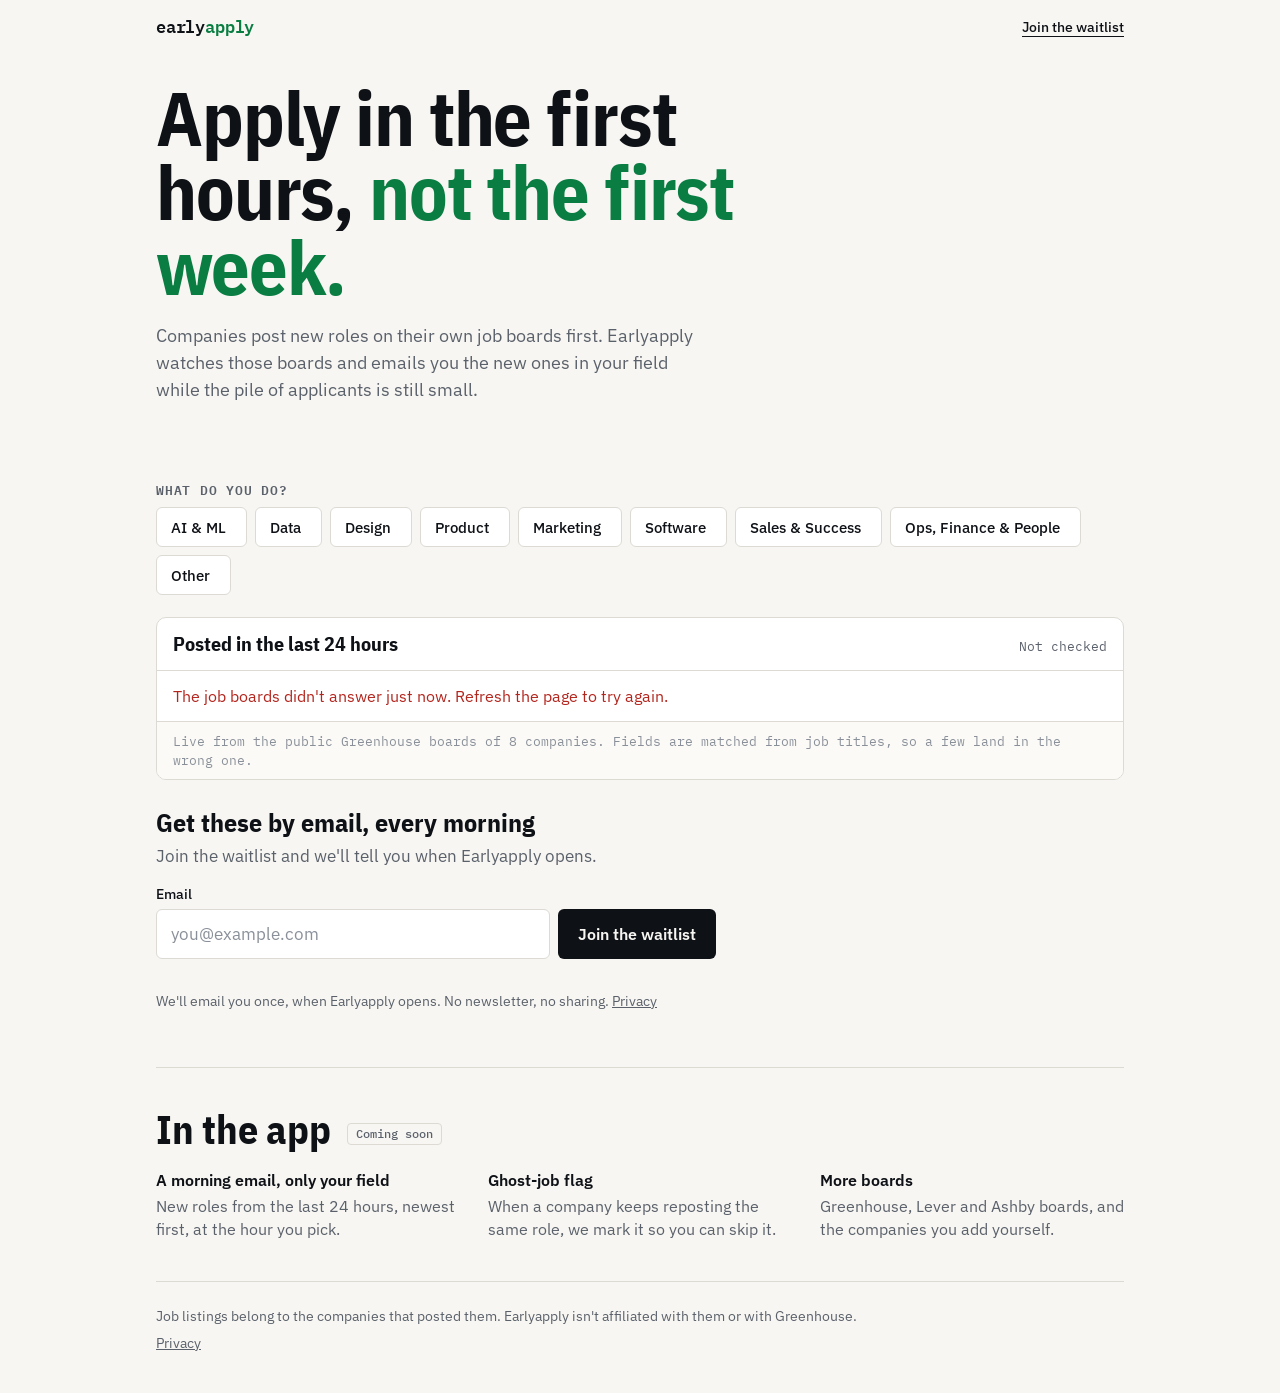
==== earlyapply/index.html @ 36fe48c6 "Add the three waitlist pages Telve, Hypewall and Earlyapply each get their own page with one email f" ====
<!doctype html>
<html lang="en">
<head>
<meta charset="utf-8">
<meta name="viewport" content="width=device-width, initial-scale=1">
<title>Earlyapply · new jobs, in the first hours</title>
<meta name="description" content="Earlyapply watches company job boards and emails you new roles in your field within hours of posting. See what went live in the last 24 hours.">
<meta property="og:title" content="Earlyapply · apply in the first hours, not the first week">
<meta property="og:description" content="New roles straight from company job boards, within hours of posting. Join the waitlist.">
<meta property="og:type" content="website">
<meta name="theme-color" content="#f7f6f2">
<link rel="icon" href="data:image/svg+xml,%3Csvg xmlns='http://www.w3.org/2000/svg' viewBox='0 0 40 40'%3E%3Crect width='40' height='40' rx='9' fill='%230e1116'/%3E%3Ccircle cx='20' cy='21' r='10' fill='none' stroke='%23f7f6f2' stroke-width='2.6'/%3E%3Cpath d='M20 15v6l4 3' fill='none' stroke='%2334c27a' stroke-width='2.6' stroke-linecap='round'/%3E%3C/svg%3E">
<link rel="preconnect" href="https://fonts.googleapis.com">
<link rel="preconnect" href="https://fonts.gstatic.com" crossorigin>
<link href="https://fonts.googleapis.com/css2?family=IBM+Plex+Mono:wght@400;500;600&family=IBM+Plex+Sans+Condensed:wght@600;700&family=IBM+Plex+Sans:wght@400;500;600&display=swap" rel="stylesheet">
<style>
:root{
  --bg:#f7f6f2;--paper:#fff;--ink:#0e1116;--muted:#5b616b;--faint:#8a9099;--line:#dcdad3;
  --fresh:#0a7d43;--fresh-bg:#e3f3ea;--warm:#9a5b00;--error:#b3261e;
  --sans:"IBM Plex Sans",system-ui,sans-serif;--cond:"IBM Plex Sans Condensed","IBM Plex Sans",sans-serif;--mono:"IBM Plex Mono",ui-monospace,monospace;
}
*{box-sizing:border-box;margin:0;padding:0}
button,input{font:inherit;color:inherit}
button{background:none;border:0;cursor:pointer}
ul{list-style:none}
a{color:inherit}
body{background:var(--bg);color:var(--ink);font:400 17px/1.5 var(--sans);-webkit-font-smoothing:antialiased}
:focus-visible{outline:2px solid var(--ink);outline-offset:3px}
.wrap{max-width:1000px;margin:0 auto;padding:0 16px}

header.top{display:flex;align-items:center;justify-content:space-between;padding:18px 0}
.mark{font:600 17px/1 var(--mono);letter-spacing:-.01em;text-decoration:none}
.mark i{font-style:normal;color:var(--fresh)}
.top a.jump{font:500 14px/1 var(--sans);text-decoration:underline;text-underline-offset:4px}

.hero{padding:28px 0 8px}
h1{font:700 clamp(40px,8vw,76px)/.98 var(--cond);letter-spacing:-.015em;max-width:15ch}
h1 span{color:var(--fresh)}
.lede{margin-top:18px;max-width:50ch;font-size:18px;color:var(--muted)}
.tally{margin-top:22px;font:500 15px/1.4 var(--mono);color:var(--ink);min-height:1.4em}
.tally b{font-weight:600;color:var(--fresh)}

/* ---------- the form wraps the live board: the role question is also its filter ---------- */
.join{margin-top:30px;padding-bottom:56px}
fieldset{border:0}
legend{font:600 13px/1 var(--mono);letter-spacing:.06em;text-transform:uppercase;color:var(--muted);margin-bottom:10px}
.chips{display:flex;flex-wrap:wrap;gap:8px}
.chip{position:relative}
.chip input{position:absolute;opacity:0;pointer-events:none}
.chip span{display:inline-flex;align-items:center;gap:6px;height:40px;padding:0 14px;border:1.5px solid var(--line);border-radius:6px;background:var(--paper);font:500 15px/1 var(--sans);cursor:pointer}
.chip span small{font:500 12px/1 var(--mono);color:var(--faint)}
.chip input:checked + span{background:var(--ink);border-color:var(--ink);color:var(--bg)}
.chip input:checked + span small{color:#b9c0c9}
.chip input:focus-visible + span{outline:2px solid var(--ink);outline-offset:3px}
.other{display:none;margin-top:10px;max-width:420px}
.join:has(#r-other:checked) .other{display:block}
.other label{display:block;font:500 14px/1.3 var(--sans);margin-bottom:6px}

.board{margin-top:22px;background:var(--paper);border:1px solid var(--line);border-radius:10px;overflow:hidden}
.board-h{display:flex;justify-content:space-between;align-items:baseline;gap:12px;flex-wrap:wrap;padding:14px 16px;border-bottom:1px solid var(--line)}
.board-h h2{font:700 20px/1.2 var(--cond)}
.board-h p{font:400 13px/1.3 var(--mono);color:var(--muted)}
.jobs li{display:grid;grid-template-columns:64px minmax(0,1fr);gap:4px 12px;padding:13px 16px;border-bottom:1px solid var(--line);align-items:start}
.jobs li:last-child{border-bottom:0}
.age{grid-row:span 2;font:600 22px/1.1 var(--mono);letter-spacing:-.02em;color:var(--warm)}
.age.new{color:var(--fresh)}
.age small{display:block;font:400 11px/1.3 var(--mono);letter-spacing:0;color:var(--faint)}
.jobs a{font:600 16.5px/1.3 var(--sans);text-decoration:none}
.jobs a:hover{text-decoration:underline;text-underline-offset:3px}
.jobs a::after{content:" ↗";color:var(--faint);font-weight:400}
.where{font:400 14px/1.35 var(--sans);color:var(--muted)}
.where b{font-weight:500;color:var(--ink)}
.msg{padding:22px 16px;color:var(--muted);font-size:16px}
.msg.err{color:var(--error)}
.skel li{height:68px}
.skel li::before{content:"";display:block;grid-column:1/-1;height:14px;width:60%;margin-top:12px;border-radius:4px;background:linear-gradient(90deg,#eeece6,#f6f5f1,#eeece6);background-size:200% 100%;animation:sh 1.2s linear infinite}
@keyframes sh{to{background-position:-200% 0}}
@media (prefers-reduced-motion:reduce){.skel li::before{animation:none}}
.more-row{padding:12px 16px;border-top:1px solid var(--line)}
.more-row button{font:500 14px/1 var(--mono);text-decoration:underline;text-underline-offset:4px;padding:6px 0}
.board-f{padding:10px 16px;border-top:1px solid var(--line);font:400 12.5px/1.45 var(--mono);color:var(--faint);background:#fbfaf7}

.email{margin-top:28px;max-width:560px}
.email h2{font:700 26px/1.15 var(--cond)}
.email > p{margin-top:6px;color:var(--muted)}
.email label{display:block;font:500 14px/1.3 var(--sans);margin:16px 0 6px}
.row{display:flex;gap:8px;flex-wrap:wrap}
input[type=email],input[type=text]{flex:1 1 220px;width:100%;min-width:0;height:50px;padding:0 14px;background:var(--paper);border:1.5px solid var(--line);border-radius:6px;font-size:17px}
input::placeholder{color:var(--faint)}
.go{flex:0 0 auto;height:50px;padding:0 20px;background:var(--ink);color:var(--bg);border-radius:6px;font:600 16px/1 var(--sans)}
.go:disabled{opacity:.6;cursor:progress}
[data-status]{font:500 14px/1.4 var(--sans);margin-top:10px;min-height:1.4em;color:var(--muted)}
[data-status][data-kind=error]{color:var(--error)}
.fine{font-size:13.5px;color:var(--muted);margin-top:2px}
.done{display:none;margin-top:28px;padding-top:18px;border-top:1px solid var(--line)}
.done h2{font:700 30px/1.1 var(--cond)}
.done p{color:var(--muted);margin-top:6px}
.join[data-state=done] .fields{display:none}
.join[data-state=done] .done{display:block}

section.coming{border-top:1px solid var(--line);padding:40px 0}
section.coming h2{font:700 clamp(28px,5vw,40px)/1.05 var(--cond)}
.pill{display:inline-block;vertical-align:middle;margin-left:8px;padding:4px 8px;border:1px solid var(--line);border-radius:4px;font:500 12px/1 var(--mono);color:var(--muted)}
.feats{margin-top:20px;display:grid;gap:18px}
@media (min-width:720px){.feats{grid-template-columns:repeat(3,1fr);gap:28px}}
.feats b{display:block;font:600 16px/1.3 var(--sans)}
.feats p{margin-top:4px;color:var(--muted);font-size:15.5px}
footer{border-top:1px solid var(--line);padding:24px 0 40px;font-size:13.5px;color:var(--muted)}
footer p + p{margin-top:6px}
</style>
</head>
<body>
<div class="wrap">
  <header class="top">
    <a class="mark" href="./">early<i>apply</i></a>
    <a class="jump" href="#email">Join the waitlist</a>
  </header>

  <main>
    <section class="hero">
      <h1>Apply in the first hours, <span>not the first week.</span></h1>
      <p class="lede">Companies post new roles on their own job boards first. Earlyapply watches those boards and emails you the new ones in your field while the pile of applicants is still small.</p>
      <p class="tally" id="tally" aria-live="polite"></p>
    </section>

    <form class="join" id="join" data-waitlist="earlyapply" data-needs-answer="Pick your field first, so we know which roles to send.">
      <fieldset>
        <legend>What do you do?</legend>
        <div class="chips" id="chips"></div>
        <div class="other">
          <label for="other">What role are you after?</label>
          <input type="text" id="other" name="other" maxlength="80" autocomplete="off" placeholder="e.g. Technical writer">
        </div>
      </fieldset>

      <div class="board" aria-labelledby="board-title">
        <div class="board-h">
          <h2 id="board-title">Posted in the last 24 hours</h2>
          <p id="checked">Checking company boards…</p>
        </div>
        <ul class="jobs skel" id="jobs" aria-busy="true"><li></li><li></li><li></li><li></li></ul>
        <div class="more-row" id="moreRow" hidden><button type="button" id="moreBtn"></button></div>
        <p class="board-f">Live from the public Greenhouse boards of <span id="cos"></span>. Fields are matched from job titles, so a few land in the wrong one.</p>
      </div>

      <div class="email fields" id="email-block">
        <h2>Get these by email, every morning</h2>
        <p>Join the waitlist and we'll tell you when Earlyapply opens.</p>
        <label for="email">Email</label>
        <div class="row">
          <input type="email" id="email" name="email" required autocomplete="email" placeholder="you@example.com">
          <button class="go" type="submit">Join the waitlist</button>
        </div>
        <p data-status role="status" aria-live="polite"></p>
        <p class="fine">We'll email you once, when Earlyapply opens. No newsletter, no sharing. <a href="../privacy.html">Privacy</a></p>
      </div>
      <div class="done" data-done tabindex="-1">
        <h2>You're on the list.</h2>
        <p>We'll write once, when Earlyapply opens. The board above stays live in the meantime.</p>
      </div>
    </form>

    <section class="coming">
      <h2>In the app <span class="pill">Coming soon</span></h2>
      <div class="feats">
        <div><b>A morning email, only your field</b><p>New roles from the last 24 hours, newest first, at the hour you pick.</p></div>
        <div><b>Ghost-job flag</b><p>When a company keeps reposting the same role, we mark it so you can skip it.</p></div>
        <div><b>More boards</b><p>Greenhouse, Lever and Ashby boards, and the companies you add yourself.</p></div>
      </div>
    </section>
  </main>

  <footer>
    <p>Job listings belong to the companies that posted them. Earlyapply isn't affiliated with them or with Greenhouse.</p>
    <p><a href="../privacy.html">Privacy</a></p>
  </footer>
</div>

<script src="../config.js"></script>
<script src="../waitlist.js"></script>
<script>
(() => {
  const $ = id => document.getElementById(id);
  // Public Greenhouse boards: small replies (~40 KB each) and open to browser requests.
  const BOARDS = ['anthropic', 'stripe', 'databricks', 'cloudflare', 'figma', 'airbnb', 'dropbox', 'robinhood'];
  const FIELDS = [
    ['ai-ml', 'AI & ML', /\b(machine learning|ml|ai|llm|research (scientist|engineer)|applied scientist|inference|computer vision|nlp|deep learning)\b/i],
    ['data', 'Data', /\b(data|analytics|analyst|business intelligence)\b/i],
    ['design', 'Design', /\b(design|designer|ux|ui|creative)\b/i],
    ['product', 'Product', /\b(product (manager|lead|owner|director|management)|head of product|pm)\b/i],
    ['marketing', 'Marketing', /\b(marketing|growth|brand|content|communications|seo|social media|demand gen)\b/i],
    ['software', 'Software', /\b(engineer|engineering|developer|software|sre|devops|infrastructure|frontend|backend|full[- ]stack|mobile|ios|android)\b/i],
    ['sales', 'Sales & Success', /\b(sales|account (executive|manager)|customer|solutions|partners?(hips?)?|business development|support)\b/i],
    ['ops', 'Ops, Finance & People', /\b(operations|finance|financial|legal|counsel|recruit(er|ing)?|sourc(er|ing)|talent|people|hr|accounting|tax|payroll|compliance|risk)\b/i],
  ];
  const fieldOf = t => (FIELDS.find(f => f[2].test(t)) || ['other'])[0];
  const esc = s => String(s).replace(/[&<>"']/g, c => ({ '&': '&amp;', '<': '&lt;', '>': '&gt;', '"': '&quot;', "'": '&#39;' }[c]));
  const SHOW = 8;
  let jobs = [], field = null, expanded = false;

  $('chips').innerHTML = FIELDS.map(f => [f[0], f[1]]).concat([['other', 'Other']]).map(([v, l]) =>
    `<label class="chip"><input type="radio" name="answer" value="${v}" id="r-${v}"><span>${l} <small data-n="${v}"></small></span></label>`).join('');

  function ago(h) {
    if (h < 1) return [Math.max(1, Math.round(h * 60)) + 'm', 'ago'];
    return [Math.floor(h) + 'h', 'ago'];
  }
  function render() {
    const list = field ? jobs.filter(j => j.field === field) : jobs;
    const shown = expanded ? list : list.slice(0, SHOW);
    const ul = $('jobs');
    ul.classList.remove('skel'); ul.removeAttribute('aria-busy');
    const label = field ? FIELDS.concat([['other', 'Other']]).find(f => f[0] === field)[1] : '';
    if (!list.length) {
      ul.innerHTML = `<li class="msg" style="display:block">${field ? `Nothing in ${esc(label)} from these ${BOARDS.length} boards in the last 24 hours. Pick another field, or check back tomorrow.` : 'No new roles on these boards in the last 24 hours.'}</li>`;
    } else {
      ul.innerHTML = shown.map(j => {
        const [n, u] = ago(j.hours);
        return `<li><span class="age${j.hours < 6 ? ' new' : ''}" title="${esc(j.when)}">${n}<small>${u}</small></span>
          <a href="${esc(j.url)}" target="_blank" rel="noopener">${esc(j.title)}</a>
          <span class="where"><b>${esc(j.company)}</b>${j.location ? ' · ' + esc(j.location) : ''}</span></li>`;
      }).join('');
    }
    const rest = list.length - shown.length;
    $('moreRow').hidden = !(rest > 0 || expanded && list.length > SHOW);
    $('moreBtn').textContent = expanded ? 'Show fewer' : `Show all ${list.length}`;
  }
  $('moreBtn').onclick = () => { expanded = !expanded; render(); };
  $('chips').addEventListener('change', e => { field = e.target.value; expanded = false; render(); });

  const now = Date.now();
  const load = b => {
    const ctl = new AbortController(); setTimeout(() => ctl.abort(), 12000);
    return fetch(`https://boards-api.greenhouse.io/v1/boards/${b}/jobs`, { signal: ctl.signal })
      .then(r => { if (!r.ok) throw new Error(r.status); return r.json(); })
      .then(d => (d.jobs || []).map(j => {
        const t = Date.parse(j.first_published);
        return { title: j.title, company: j.company_name || b, location: j.location && j.location.name !== 'N/A' ? j.location.name : '', url: j.absolute_url,
                 hours: (now - t) / 36e5, when: new Date(t).toLocaleString(), field: fieldOf(j.title || '') };
      }).filter(j => j.hours >= 0 && j.hours < 24 && /^https:\/\//.test(j.url || '')));
  };
  Promise.allSettled(BOARDS.map(load)).then(rs => {
    const ok = rs.filter(r => r.status === 'fulfilled');
    const names = [];
    jobs = ok.flatMap(r => r.value).sort((a, b) => a.hours - b.hours);
    jobs.forEach(j => { if (!names.includes(j.company)) names.push(j.company); });
    $('cos').textContent = names.length ? names.join(', ') : BOARDS.length + ' companies';
    const time = new Date().toLocaleTimeString([], { hour: '2-digit', minute: '2-digit' });
    if (!ok.length) {
      $('checked').textContent = 'Not checked';
      const ul = $('jobs'); ul.classList.remove('skel'); ul.removeAttribute('aria-busy');
      ul.innerHTML = '<li class="msg err" style="display:block">The job boards didn\'t answer just now. Refresh the page to try again.</li>';
      return;
    }
    const missed = BOARDS.length - ok.length;
    $('checked').textContent = `Checked ${time} your time` + (missed ? ` · ${missed} board${missed > 1 ? 's' : ''} didn't answer` : '');
    $('tally').innerHTML = `<b>${jobs.length}</b> new roles went live on ${ok.length} company boards in the last 24 hours.`;
    FIELDS.concat([['other']]).forEach(([v]) => { const el = document.querySelector(`[data-n="${v}"]`); if (el) el.textContent = jobs.filter(j => j.field === v).length; });
    render();
  });
})();
</script>
</body>
</html>
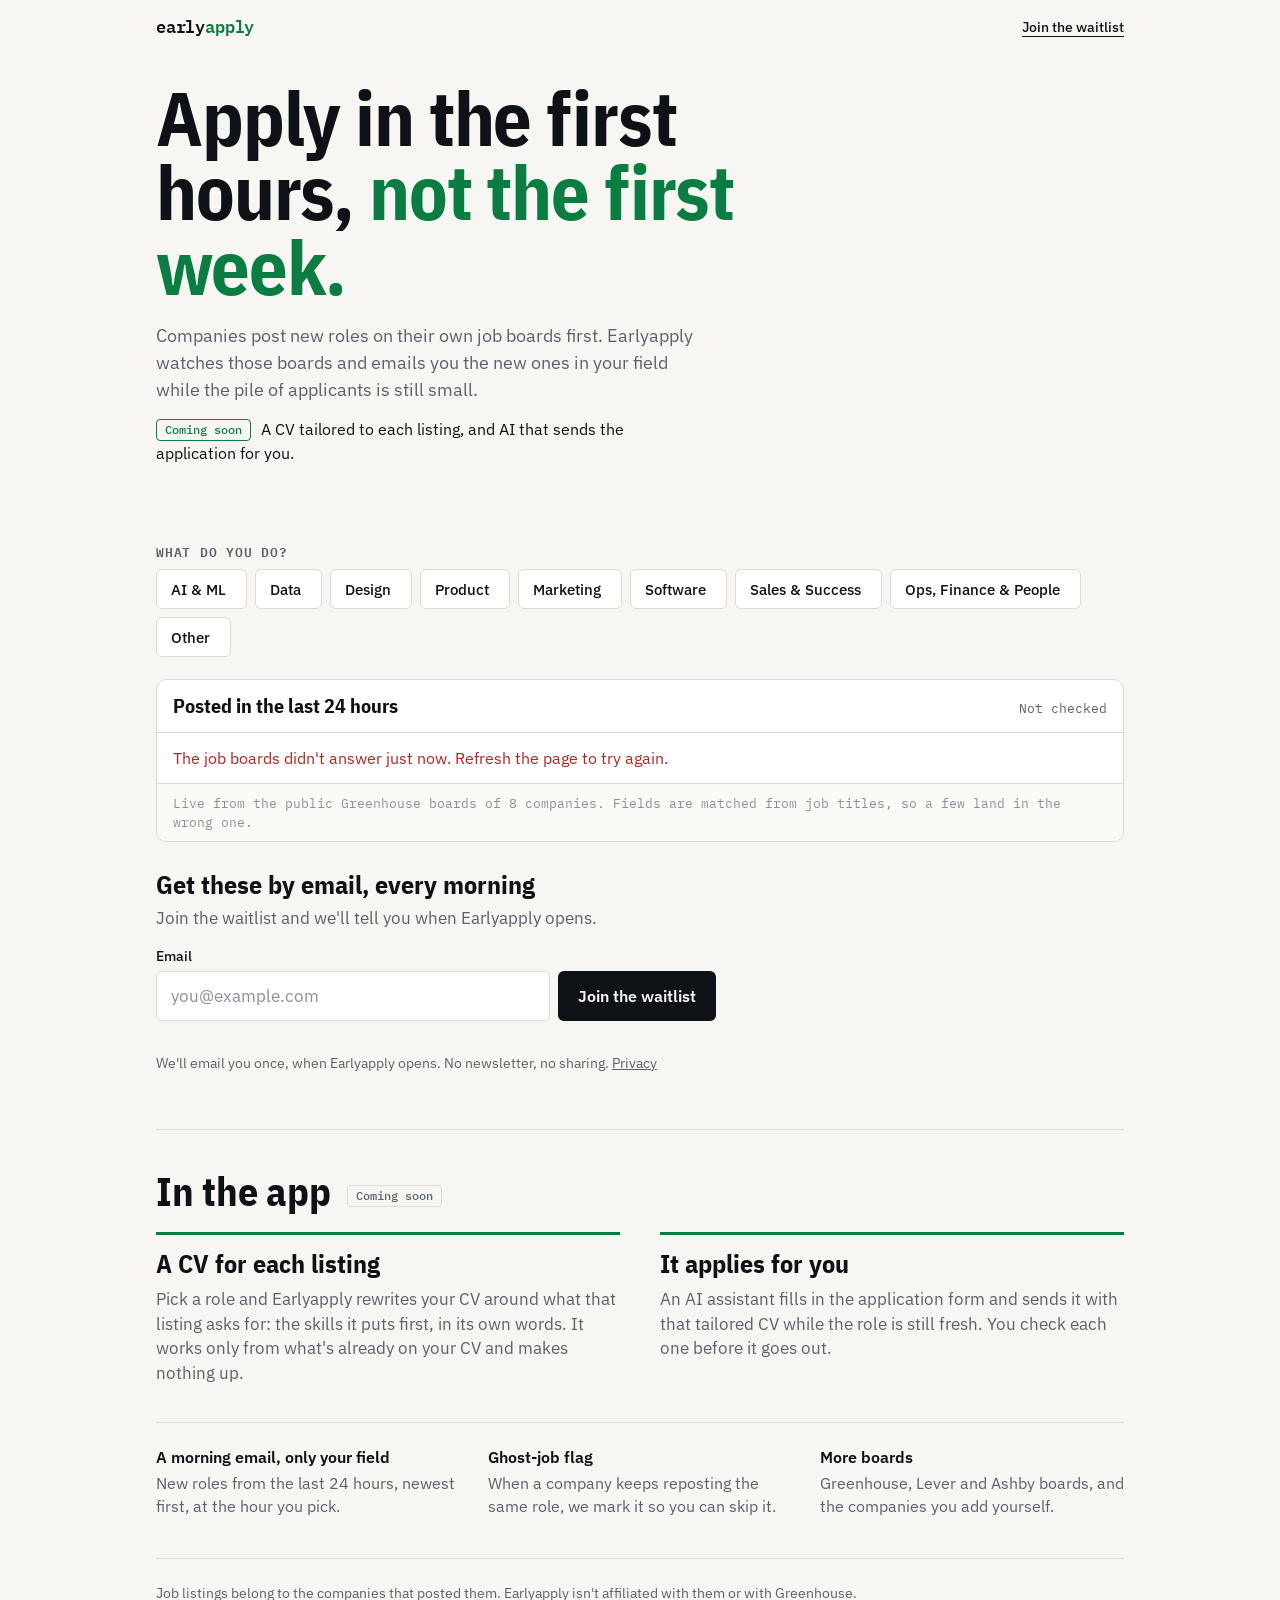
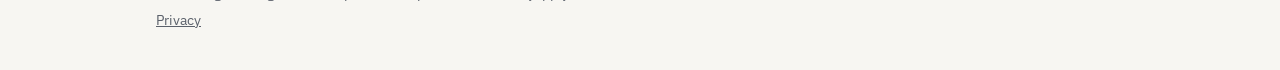
==== commit c6a71be5: "Widen Seersay to every reading, add CV tailoring to Earlyapply Seersay read like a coffee-cup app, s" ====
--- a/earlyapply/index.html
+++ b/earlyapply/index.html
@@ -4,9 +4,9 @@
 <meta charset="utf-8">
 <meta name="viewport" content="width=device-width, initial-scale=1">
 <title>Earlyapply · new jobs, in the first hours</title>
-<meta name="description" content="Earlyapply watches company job boards and emails you new roles in your field within hours of posting. See what went live in the last 24 hours.">
+<meta name="description" content="Earlyapply watches company job boards and emails you new roles in your field within hours of posting. Coming soon: a CV tailored to each listing, and AI that applies for you.">
 <meta property="og:title" content="Earlyapply · apply in the first hours, not the first week">
-<meta property="og:description" content="New roles straight from company job boards, within hours of posting. Join the waitlist.">
+<meta property="og:description" content="New roles straight from company job boards, within hours of posting. Coming soon: a CV tailored to each listing, and AI that applies for you. Join the waitlist.">
 <meta property="og:type" content="website">
 <meta name="theme-color" content="#f7f6f2">
 <link rel="icon" href="data:image/svg+xml,%3Csvg xmlns='http://www.w3.org/2000/svg' viewBox='0 0 40 40'%3E%3Crect width='40' height='40' rx='9' fill='%230e1116'/%3E%3Ccircle cx='20' cy='21' r='10' fill='none' stroke='%23f7f6f2' stroke-width='2.6'/%3E%3Cpath d='M20 15v6l4 3' fill='none' stroke='%2334c27a' stroke-width='2.6' stroke-linecap='round'/%3E%3C/svg%3E">
@@ -104,6 +104,13 @@
 .feats{margin-top:20px;display:grid;gap:18px}
 @media (min-width:720px){.feats{grid-template-columns:repeat(3,1fr);gap:28px}}
 .feats b{display:block;font:600 16px/1.3 var(--sans)}
+@media (min-width:720px){.feats.big{grid-template-columns:1fr 1fr;gap:40px}}
+.feats.big > div{border-top:3px solid var(--fresh);padding-top:14px}
+.feats.big b{font:700 26px/1.15 var(--cond)}
+.feats.big p{font-size:16.5px;margin-top:8px}
+.feats.big + .feats{margin-top:36px;padding-top:24px;border-top:1px solid var(--line)}
+.next{margin-top:14px;max-width:50ch;font-size:16px;color:var(--ink)}
+.next .pill{margin:0 6px 0 0;vertical-align:1px;color:var(--fresh);border-color:var(--fresh)}
 .feats p{margin-top:4px;color:var(--muted);font-size:15.5px}
 footer{border-top:1px solid var(--line);padding:24px 0 40px;font-size:13.5px;color:var(--muted)}
 footer p + p{margin-top:6px}
@@ -120,6 +127,7 @@
     <section class="hero">
       <h1>Apply in the first hours, <span>not the first week.</span></h1>
       <p class="lede">Companies post new roles on their own job boards first. Earlyapply watches those boards and emails you the new ones in your field while the pile of applicants is still small.</p>
+      <p class="next"><span class="pill">Coming soon</span> A CV tailored to each listing, and AI that sends the application for you.</p>
       <p class="tally" id="tally" aria-live="polite"></p>
     </section>
 
@@ -162,6 +170,10 @@
 
     <section class="coming">
       <h2>In the app <span class="pill">Coming soon</span></h2>
+      <div class="feats big">
+        <div><b>A CV for each listing</b><p>Pick a role and Earlyapply rewrites your CV around what that listing asks for: the skills it puts first, in its own words. It works only from what's already on your CV and makes nothing up.</p></div>
+        <div><b>It applies for you</b><p>An AI assistant fills in the application form and sends it with that tailored CV while the role is still fresh. You check each one before it goes out.</p></div>
+      </div>
       <div class="feats">
         <div><b>A morning email, only your field</b><p>New roles from the last 24 hours, newest first, at the hour you pick.</p></div>
         <div><b>Ghost-job flag</b><p>When a company keeps reposting the same role, we mark it so you can skip it.</p></div>
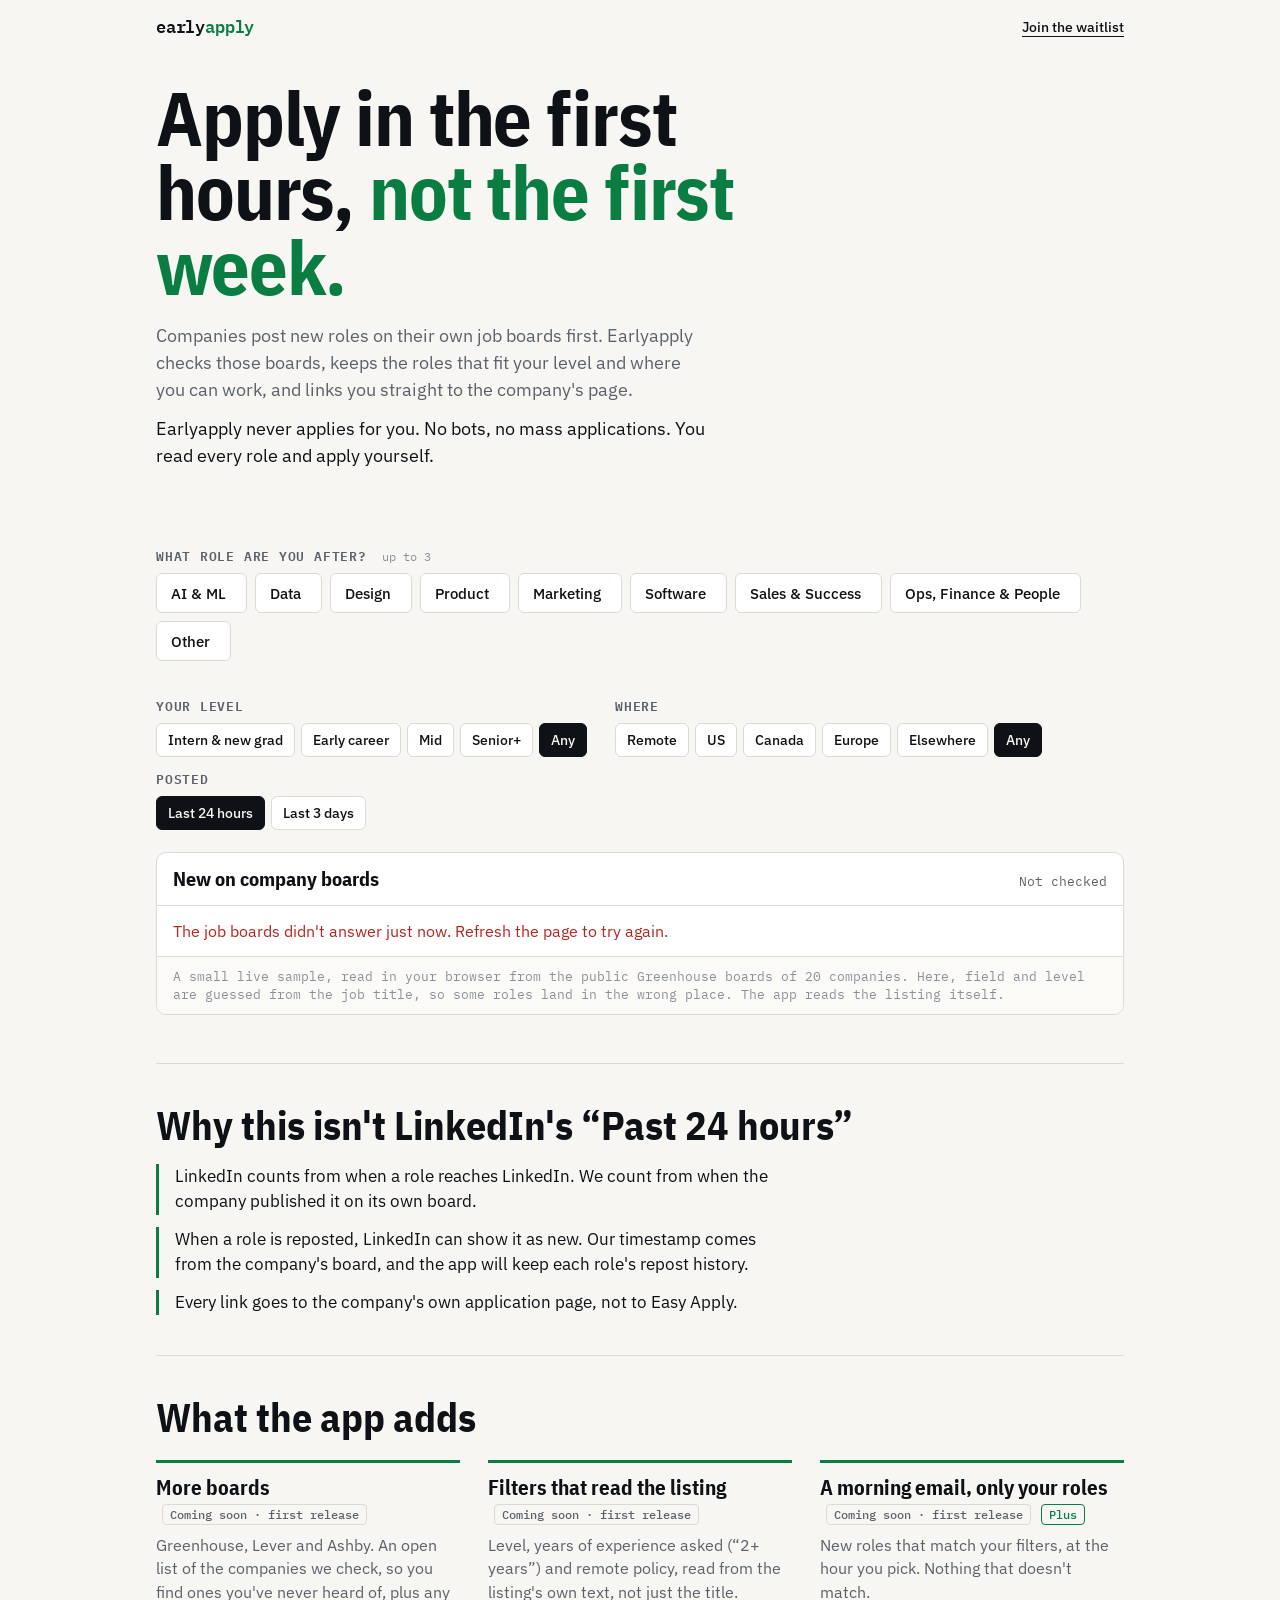
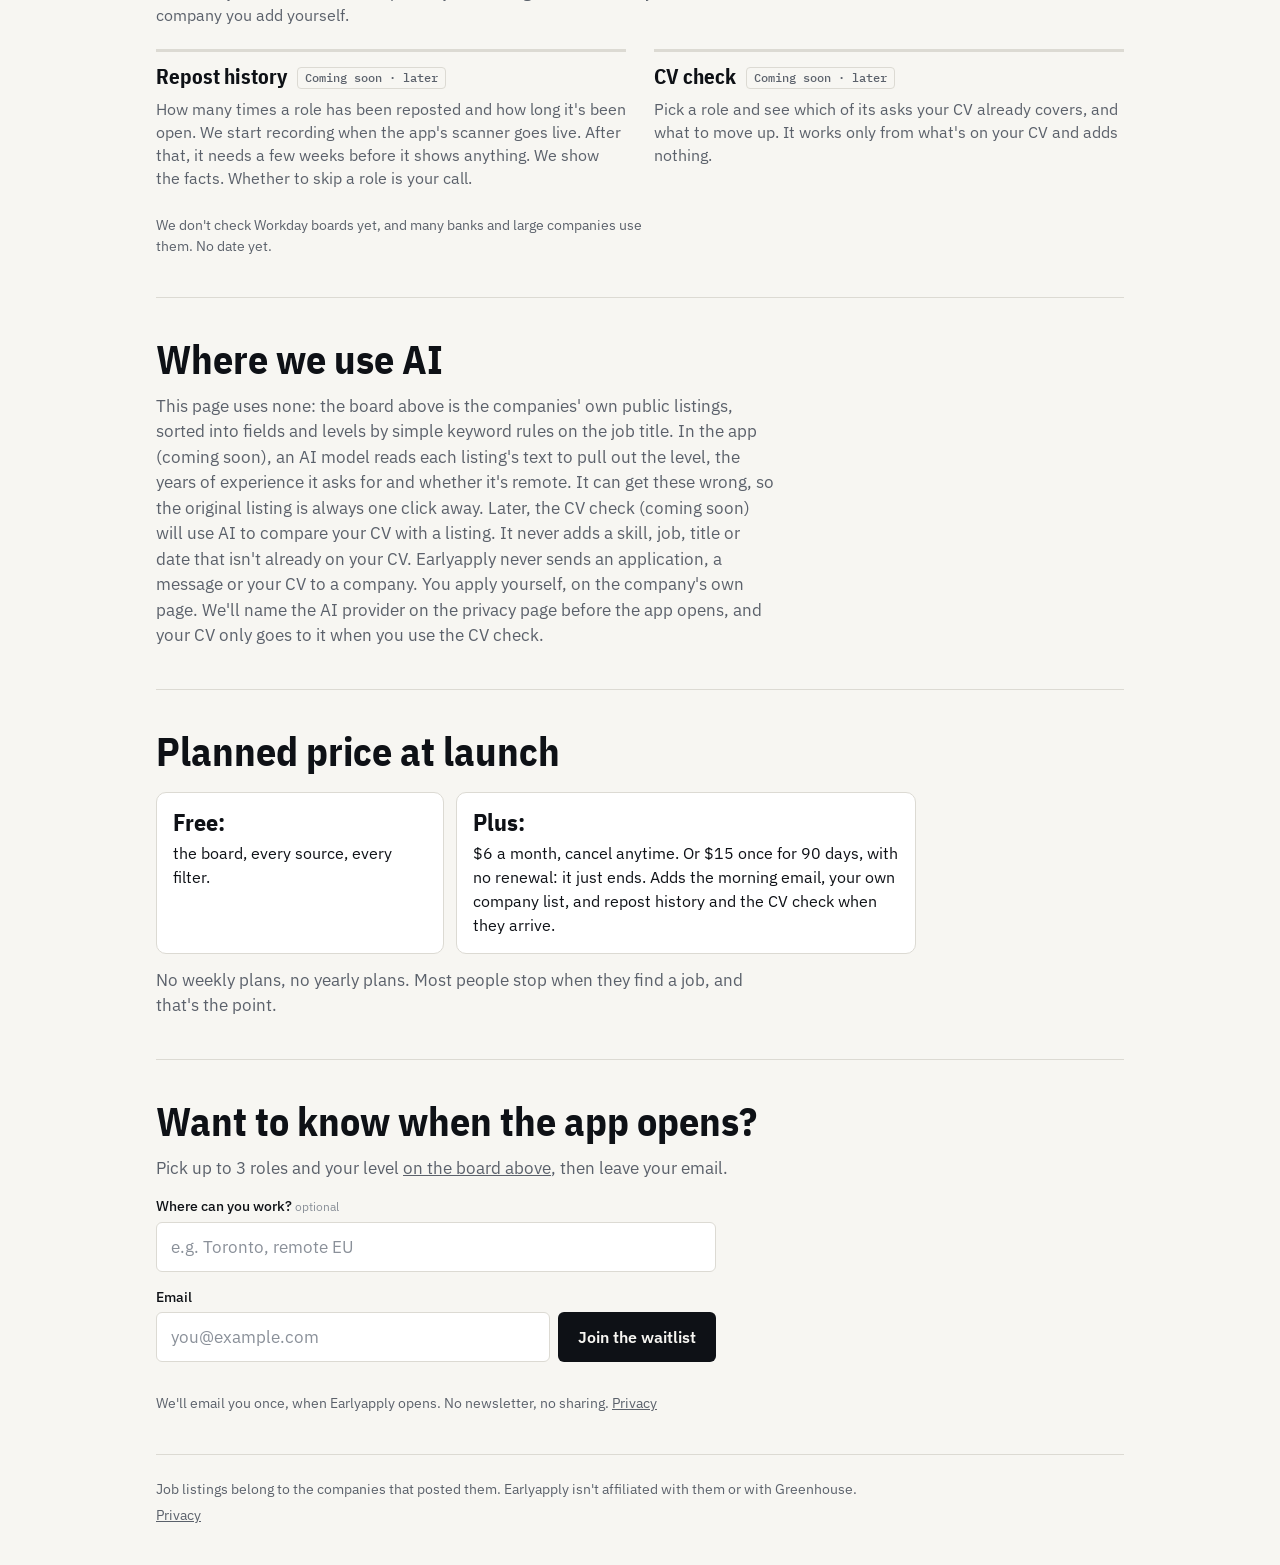
==== commit eae3d172: "Rework the three waitlist pages after audience feedback I rewrote all three pages after running them" ====
--- a/earlyapply/index.html
+++ b/earlyapply/index.html
@@ -3,10 +3,10 @@
 <head>
 <meta charset="utf-8">
 <meta name="viewport" content="width=device-width, initial-scale=1">
-<title>Earlyapply · new jobs, in the first hours</title>
-<meta name="description" content="Earlyapply watches company job boards and emails you new roles in your field within hours of posting. Coming soon: a CV tailored to each listing, and AI that applies for you.">
+<title>Earlyapply · new roles at the source, filtered to you</title>
+<meta name="description" content="Earlyapply checks companies' own job boards, keeps the new roles that fit your level and where you can work, and links you straight to the company's page. It never applies for you.">
 <meta property="og:title" content="Earlyapply · apply in the first hours, not the first week">
-<meta property="og:description" content="New roles straight from company job boards, within hours of posting. Coming soon: a CV tailored to each listing, and AI that applies for you. Join the waitlist.">
+<meta property="og:description" content="New roles straight from company job boards, filtered to your level and where you can work. Earlyapply never applies for you: you read every role and apply yourself. Join the waitlist.">
 <meta property="og:type" content="website">
 <meta name="theme-color" content="#f7f6f2">
 <link rel="icon" href="data:image/svg+xml,%3Csvg xmlns='http://www.w3.org/2000/svg' viewBox='0 0 40 40'%3E%3Crect width='40' height='40' rx='9' fill='%230e1116'/%3E%3Ccircle cx='20' cy='21' r='10' fill='none' stroke='%23f7f6f2' stroke-width='2.6'/%3E%3Cpath d='M20 15v6l4 3' fill='none' stroke='%2334c27a' stroke-width='2.6' stroke-linecap='round'/%3E%3C/svg%3E">
@@ -37,24 +37,30 @@
 h1{font:700 clamp(40px,8vw,76px)/.98 var(--cond);letter-spacing:-.015em;max-width:15ch}
 h1 span{color:var(--fresh)}
 .lede{margin-top:18px;max-width:50ch;font-size:18px;color:var(--muted)}
+.promise{margin-top:12px;max-width:50ch;font-size:18px;color:var(--ink)}
 .tally{margin-top:22px;font:500 15px/1.4 var(--mono);color:var(--ink);min-height:1.4em}
 .tally b{font-weight:600;color:var(--fresh)}
 
-/* ---------- the form wraps the live board: the role question is also its filter ---------- */
-.join{margin-top:30px;padding-bottom:56px}
-fieldset{border:0}
+/* ---------- the form wraps the live board: the role and level filters are also the waitlist answers ---------- */
+.join{margin-top:30px}
+fieldset{border:0;min-width:0}
 legend{font:600 13px/1 var(--mono);letter-spacing:.06em;text-transform:uppercase;color:var(--muted);margin-bottom:10px}
+legend small{font:400 12px/1 var(--mono);letter-spacing:0;text-transform:none;color:var(--faint);margin-left:6px}
 .chips{display:flex;flex-wrap:wrap;gap:8px}
 .chip{position:relative}
 .chip input{position:absolute;opacity:0;pointer-events:none}
-.chip span{display:inline-flex;align-items:center;gap:6px;height:40px;padding:0 14px;border:1.5px solid var(--line);border-radius:6px;background:var(--paper);font:500 15px/1 var(--sans);cursor:pointer}
+.chip span{display:inline-flex;align-items:center;gap:6px;height:40px;padding:0 14px;border:1.5px solid var(--line);border-radius:6px;background:var(--paper);font:500 15px/1 var(--sans);cursor:pointer;white-space:nowrap}
 .chip span small{font:500 12px/1 var(--mono);color:var(--faint)}
 .chip input:checked + span{background:var(--ink);border-color:var(--ink);color:var(--bg)}
 .chip input:checked + span small{color:#b9c0c9}
 .chip input:focus-visible + span{outline:2px solid var(--ink);outline-offset:3px}
-.other{display:none;margin-top:10px;max-width:420px}
+.chips.sm{gap:6px}
+.chips.sm .chip span{height:34px;padding:0 11px;font-size:14px}
+.note{font:500 13.5px/1.4 var(--sans);color:var(--warm);min-height:1.4em;margin-top:6px}
+.other{display:none;margin-top:4px;max-width:420px}
 .join:has(#r-other:checked) .other{display:block}
 .other label{display:block;font:500 14px/1.3 var(--sans);margin-bottom:6px}
+.filters{display:flex;flex-wrap:wrap;gap:16px 28px;margin-top:14px}
 
 .board{margin-top:22px;background:var(--paper);border:1px solid var(--line);border-radius:10px;overflow:hidden}
 .board-h{display:flex;justify-content:space-between;align-items:baseline;gap:12px;flex-wrap:wrap;padding:14px 16px;border-bottom:1px solid var(--line)}
@@ -65,10 +71,10 @@
 .age{grid-row:span 2;font:600 22px/1.1 var(--mono);letter-spacing:-.02em;color:var(--warm)}
 .age.new{color:var(--fresh)}
 .age small{display:block;font:400 11px/1.3 var(--mono);letter-spacing:0;color:var(--faint)}
-.jobs a{font:600 16.5px/1.3 var(--sans);text-decoration:none}
+.jobs a{font:600 16.5px/1.3 var(--sans);text-decoration:none;overflow-wrap:anywhere}
 .jobs a:hover{text-decoration:underline;text-underline-offset:3px}
 .jobs a::after{content:" ↗";color:var(--faint);font-weight:400}
-.where{font:400 14px/1.35 var(--sans);color:var(--muted)}
+.where{font:400 14px/1.35 var(--sans);color:var(--muted);overflow-wrap:anywhere}
 .where b{font-weight:500;color:var(--ink)}
 .msg{padding:22px 16px;color:var(--muted);font-size:16px}
 .msg.err{color:var(--error)}
@@ -80,38 +86,45 @@
 .more-row button{font:500 14px/1 var(--mono);text-decoration:underline;text-underline-offset:4px;padding:6px 0}
 .board-f{padding:10px 16px;border-top:1px solid var(--line);font:400 12.5px/1.45 var(--mono);color:var(--faint);background:#fbfaf7}
 
-.email{margin-top:28px;max-width:560px}
-.email h2{font:700 26px/1.15 var(--cond)}
-.email > p{margin-top:6px;color:var(--muted)}
+section.block{border-top:1px solid var(--line);padding:40px 0;margin-top:48px}
+section.block + section.block{margin-top:0}
+section.block h2{font:700 clamp(28px,5vw,40px)/1.05 var(--cond)}
+.body{margin-top:14px;max-width:62ch;color:var(--muted)}
+.lines{margin-top:18px;display:grid;gap:12px;max-width:62ch}
+.lines li{padding-left:16px;border-left:3px solid var(--fresh)}
+.pill{display:inline-block;vertical-align:2px;margin-left:6px;padding:4px 7px;border:1px solid var(--line);border-radius:4px;font:500 11.5px/1 var(--mono);color:var(--muted);white-space:nowrap}
+.pill.plus{color:var(--fresh);border-color:var(--fresh)}
+.feats{margin-top:22px;display:grid;gap:20px}
+@media (min-width:720px){.feats{grid-template-columns:repeat(3,1fr);gap:28px}.feats.two{grid-template-columns:repeat(2,1fr)}}
+.feats > div{border-top:3px solid var(--fresh);padding-top:12px}
+.feats.two > div{border-top-color:var(--line)}
+.feats b{font:700 21px/1.2 var(--cond)}
+.feats p{margin-top:6px;color:var(--muted);font-size:15.5px}
+.foot{margin-top:24px;font-size:14px;color:var(--muted);max-width:62ch}
+
+.plans{margin-top:20px;display:grid;gap:12px;max-width:760px}
+@media (min-width:720px){.plans{grid-template-columns:1fr 1.6fr}}
+.plans p{background:var(--paper);border:1px solid var(--line);border-radius:10px;padding:16px;font-size:16px}
+.plans b{display:block;font:700 24px/1.1 var(--cond);margin-bottom:6px}
+
+.email h2{font:700 clamp(28px,5vw,40px)/1.05 var(--cond)}
+.picks b{font-weight:600;color:var(--ink)}
 .email label{display:block;font:500 14px/1.3 var(--sans);margin:16px 0 6px}
-.row{display:flex;gap:8px;flex-wrap:wrap}
+.email label small{font-weight:400;color:var(--faint)}
+.row{display:flex;gap:8px;flex-wrap:wrap;max-width:560px}
 input[type=email],input[type=text]{flex:1 1 220px;width:100%;min-width:0;height:50px;padding:0 14px;background:var(--paper);border:1.5px solid var(--line);border-radius:6px;font-size:17px}
+#where{max-width:560px}
 input::placeholder{color:var(--faint)}
 .go{flex:0 0 auto;height:50px;padding:0 20px;background:var(--ink);color:var(--bg);border-radius:6px;font:600 16px/1 var(--sans)}
 .go:disabled{opacity:.6;cursor:progress}
 [data-status]{font:500 14px/1.4 var(--sans);margin-top:10px;min-height:1.4em;color:var(--muted)}
 [data-status][data-kind=error]{color:var(--error)}
 .fine{font-size:13.5px;color:var(--muted);margin-top:2px}
-.done{display:none;margin-top:28px;padding-top:18px;border-top:1px solid var(--line)}
+.done{display:none;border-top:1px solid var(--line);padding:40px 0 56px}
 .done h2{font:700 30px/1.1 var(--cond)}
 .done p{color:var(--muted);margin-top:6px}
 .join[data-state=done] .fields{display:none}
 .join[data-state=done] .done{display:block}
-
-section.coming{border-top:1px solid var(--line);padding:40px 0}
-section.coming h2{font:700 clamp(28px,5vw,40px)/1.05 var(--cond)}
-.pill{display:inline-block;vertical-align:middle;margin-left:8px;padding:4px 8px;border:1px solid var(--line);border-radius:4px;font:500 12px/1 var(--mono);color:var(--muted)}
-.feats{margin-top:20px;display:grid;gap:18px}
-@media (min-width:720px){.feats{grid-template-columns:repeat(3,1fr);gap:28px}}
-.feats b{display:block;font:600 16px/1.3 var(--sans)}
-@media (min-width:720px){.feats.big{grid-template-columns:1fr 1fr;gap:40px}}
-.feats.big > div{border-top:3px solid var(--fresh);padding-top:14px}
-.feats.big b{font:700 26px/1.15 var(--cond)}
-.feats.big p{font-size:16.5px;margin-top:8px}
-.feats.big + .feats{margin-top:36px;padding-top:24px;border-top:1px solid var(--line)}
-.next{margin-top:14px;max-width:50ch;font-size:16px;color:var(--ink)}
-.next .pill{margin:0 6px 0 0;vertical-align:1px;color:var(--fresh);border-color:var(--fresh)}
-.feats p{margin-top:4px;color:var(--muted);font-size:15.5px}
 footer{border-top:1px solid var(--line);padding:24px 0 40px;font-size:13.5px;color:var(--muted)}
 footer p + p{margin-top:6px}
 </style>
@@ -126,34 +139,79 @@
   <main>
     <section class="hero">
       <h1>Apply in the first hours, <span>not the first week.</span></h1>
-      <p class="lede">Companies post new roles on their own job boards first. Earlyapply watches those boards and emails you the new ones in your field while the pile of applicants is still small.</p>
-      <p class="next"><span class="pill">Coming soon</span> A CV tailored to each listing, and AI that sends the application for you.</p>
+      <p class="lede">Companies post new roles on their own job boards first. Earlyapply checks those boards, keeps the roles that fit your level and where you can work, and links you straight to the company's page.</p>
+      <p class="promise">Earlyapply never applies for you. No bots, no mass applications. You read every role and apply yourself.</p>
       <p class="tally" id="tally" aria-live="polite"></p>
     </section>
 
-    <form class="join" id="join" data-waitlist="earlyapply" data-needs-answer="Pick your field first, so we know which roles to send.">
-      <fieldset>
-        <legend>What do you do?</legend>
+    <form class="join" id="join" data-waitlist="earlyapply" data-needs-answer="Pick at least one role on the board above, so we know what you're after.">
+      <fieldset id="roles">
+        <legend>What role are you after? <small>up to 3</small></legend>
         <div class="chips" id="chips"></div>
+        <p class="note" id="roleNote" aria-live="polite"></p>
         <div class="other">
-          <label for="other">What role are you after?</label>
+          <label for="other">Which role?</label>
           <input type="text" id="other" name="other" maxlength="80" autocomplete="off" placeholder="e.g. Technical writer">
         </div>
       </fieldset>
+      <div class="filters">
+        <fieldset><legend>Your level</legend><div class="chips sm" id="levels"></div></fieldset>
+        <fieldset><legend>Where</legend><div class="chips sm" id="places"></div></fieldset>
+        <fieldset><legend>Posted</legend><div class="chips sm" id="windows"></div></fieldset>
+      </div>
 
       <div class="board" aria-labelledby="board-title">
         <div class="board-h">
-          <h2 id="board-title">Posted in the last 24 hours</h2>
+          <h2 id="board-title">New on company boards</h2>
           <p id="checked">Checking company boards…</p>
         </div>
         <ul class="jobs skel" id="jobs" aria-busy="true"><li></li><li></li><li></li><li></li></ul>
         <div class="more-row" id="moreRow" hidden><button type="button" id="moreBtn"></button></div>
-        <p class="board-f">Live from the public Greenhouse boards of <span id="cos"></span>. Fields are matched from job titles, so a few land in the wrong one.</p>
+        <p class="board-f">A small live sample, read in your browser from the public Greenhouse boards of <span id="cos"></span>. Here, field and level are guessed from the job title, so some roles land in the wrong place. The app reads the listing itself.</p>
       </div>
 
-      <div class="email fields" id="email-block">
-        <h2>Get these by email, every morning</h2>
-        <p>Join the waitlist and we'll tell you when Earlyapply opens.</p>
+      <section class="block">
+        <h2>Why this isn't LinkedIn's “Past 24 hours”</h2>
+        <ul class="lines">
+          <li>LinkedIn counts from when a role reaches LinkedIn. We count from when the company published it on its own board.</li>
+          <li>When a role is reposted, LinkedIn can show it as new. Our timestamp comes from the company's board, and the app will keep each role's repost history.</li>
+          <li>Every link goes to the company's own application page, not to Easy Apply.</li>
+        </ul>
+      </section>
+
+      <section class="block">
+        <h2>What the app adds</h2>
+        <div class="feats">
+          <div><b>More boards</b> <span class="pill">Coming soon · first release</span><p>Greenhouse, Lever and Ashby. An open list of the companies we check, so you find ones you've never heard of, plus any company you add yourself.</p></div>
+          <div><b>Filters that read the listing</b> <span class="pill">Coming soon · first release</span><p>Level, years of experience asked (“2+ years”) and remote policy, read from the listing's own text, not just the title.</p></div>
+          <div><b>A morning email, only your roles</b> <span class="pill">Coming soon · first release</span> <span class="pill plus">Plus</span><p>New roles that match your filters, at the hour you pick. Nothing that doesn't match.</p></div>
+        </div>
+        <div class="feats two">
+          <div><b>Repost history</b> <span class="pill">Coming soon · later</span><p>How many times a role has been reposted and how long it's been open. We start recording when the app's scanner goes live. After that, it needs a few weeks before it shows anything. We show the facts. Whether to skip a role is your call.</p></div>
+          <div><b>CV check</b> <span class="pill">Coming soon · later</span><p>Pick a role and see which of its asks your CV already covers, and what to move up. It works only from what's on your CV and adds nothing.</p></div>
+        </div>
+        <p class="foot">We don't check Workday boards yet, and many banks and large companies use them. No date yet.</p>
+      </section>
+
+      <section class="block">
+        <h2>Where we use AI</h2>
+        <p class="body">This page uses none: the board above is the companies' own public listings, sorted into fields and levels by simple keyword rules on the job title. In the app (coming soon), an AI model reads each listing's text to pull out the level, the years of experience it asks for and whether it's remote. It can get these wrong, so the original listing is always one click away. Later, the CV check (coming soon) will use AI to compare your CV with a listing. It never adds a skill, job, title or date that isn't already on your CV. Earlyapply never sends an application, a message or your CV to a company. You apply yourself, on the company's own page. We'll name the AI provider on the privacy page before the app opens, and your CV only goes to it when you use the CV check.</p>
+      </section>
+
+      <section class="block">
+        <h2>Planned price at launch</h2>
+        <div class="plans">
+          <p><b>Free:</b> the board, every source, every filter.</p>
+          <p><b>Plus:</b> $6 a month, cancel anytime. Or $15 once for 90 days, with no renewal: it just ends. Adds the morning email, your own company list, and repost history and the CV check when they arrive.</p>
+        </div>
+        <p class="body">No weekly plans, no yearly plans. Most people stop when they find a job, and that's the point.</p>
+      </section>
+
+      <section class="block email fields" id="email-block">
+        <h2>Want to know when the app opens?</h2>
+        <p class="body picks" id="picks"></p>
+        <label for="where">Where can you work? <small>optional</small></label>
+        <input type="text" id="where" name="where" data-answer-label="where" maxlength="80" autocomplete="off" placeholder="e.g. Toronto, remote EU">
         <label for="email">Email</label>
         <div class="row">
           <input type="email" id="email" name="email" required autocomplete="email" placeholder="you@example.com">
@@ -161,25 +219,12 @@
         </div>
         <p data-status role="status" aria-live="polite"></p>
         <p class="fine">We'll email you once, when Earlyapply opens. No newsletter, no sharing. <a href="../privacy.html">Privacy</a></p>
-      </div>
+      </section>
       <div class="done" data-done tabindex="-1">
         <h2>You're on the list.</h2>
-        <p>We'll write once, when Earlyapply opens. The board above stays live in the meantime.</p>
+        <p>We'll write once, when Earlyapply opens. The board above stays live until then.</p>
       </div>
     </form>
-
-    <section class="coming">
-      <h2>In the app <span class="pill">Coming soon</span></h2>
-      <div class="feats big">
-        <div><b>A CV for each listing</b><p>Pick a role and Earlyapply rewrites your CV around what that listing asks for: the skills it puts first, in its own words. It works only from what's already on your CV and makes nothing up.</p></div>
-        <div><b>It applies for you</b><p>An AI assistant fills in the application form and sends it with that tailored CV while the role is still fresh. You check each one before it goes out.</p></div>
-      </div>
-      <div class="feats">
-        <div><b>A morning email, only your field</b><p>New roles from the last 24 hours, newest first, at the hour you pick.</p></div>
-        <div><b>Ghost-job flag</b><p>When a company keeps reposting the same role, we mark it so you can skip it.</p></div>
-        <div><b>More boards</b><p>Greenhouse, Lever and Ashby boards, and the companies you add yourself.</p></div>
-      </div>
-    </section>
   </main>
 
   <footer>
@@ -193,38 +238,93 @@
 <script>
 (() => {
   const $ = id => document.getElementById(id);
-  // Public Greenhouse boards: small replies (~40 KB each) and open to browser requests.
-  const BOARDS = ['anthropic', 'stripe', 'databricks', 'cloudflare', 'figma', 'airbnb', 'dropbox', 'robinhood'];
+  // Public Greenhouse boards, open to browser requests. The first four are big (400-800 KB raw, about 40-65 KB gzipped);
+  // the rest were checked under 100 KB raw on 2026-11-11.
+  const BOARDS = [
+    ['anthropic', 'Anthropic'], ['stripe', 'Stripe'], ['databricks', 'Databricks'], ['cloudflare', 'Cloudflare'],
+    ['figma', 'Figma'], ['airbnb', 'Airbnb'], ['dropbox', 'Dropbox'], ['robinhood', 'Robinhood'],
+    ['hootsuite', 'Hootsuite'], ['n26', 'N26'], ['contentful', 'Contentful'], ['faire', 'Faire'], ['duolingo', 'Duolingo'],
+    ['chime', 'Chime'], ['enova', 'Enova'], ['instacart', 'Instacart'], ['geotab', 'Geotab'], ['d2l', 'D2L'],
+    ['raisin', 'Raisin'], ['staffbase', 'Staffbase'],
+  ];
   const FIELDS = [
     ['ai-ml', 'AI & ML', /\b(machine learning|ml|ai|llm|research (scientist|engineer)|applied scientist|inference|computer vision|nlp|deep learning)\b/i],
-    ['data', 'Data', /\b(data|analytics|analyst|business intelligence)\b/i],
-    ['design', 'Design', /\b(design|designer|ux|ui|creative)\b/i],
+    ['data', 'Data', /\b(data(?! cent(er|re)s?)|analytics|analyst|business intelligence)\b/i],
+    ['design', 'Design', /\b(design|designer|ux|ui)\b/i],
     ['product', 'Product', /\b(product (manager|lead|owner|director|management)|head of product|pm)\b/i],
     ['marketing', 'Marketing', /\b(marketing|growth|brand|content|communications|seo|social media|demand gen)\b/i],
     ['software', 'Software', /\b(engineer|engineering|developer|software|sre|devops|infrastructure|frontend|backend|full[- ]stack|mobile|ios|android)\b/i],
     ['sales', 'Sales & Success', /\b(sales|account (executive|manager)|customer|solutions|partners?(hips?)?|business development|support)\b/i],
     ['ops', 'Ops, Finance & People', /\b(operations|finance|financial|legal|counsel|recruit(er|ing)?|sourc(er|ing)|talent|people|hr|accounting|tax|payroll|compliance|risk)\b/i],
   ];
+  const ROLES = FIELDS.map(f => [f[0], f[1]]).concat([['other', 'Other']]);
+  const LEVELS = [['intern', 'Intern & new grad'], ['early', 'Early career'], ['mid', 'Mid'], ['senior', 'Senior+'], ['', 'Any']];
+  const PLACES = [['remote', 'Remote'], ['us', 'US'], ['canada', 'Canada'], ['europe', 'Europe'], ['elsewhere', 'Elsewhere'], ['', 'Any']];
+  const WINDOWS = [['1', 'Last 24 hours'], ['3', 'Last 3 days']];
+  const MAX_ROLES = 3, SHOW = 8;
+
   const fieldOf = t => (FIELDS.find(f => f[2].test(t)) || ['other'])[0];
+  // Level is a guess from the title alone; anything without a clear word lands in Mid.
+  const levelOf = t =>
+    /\b(intern(ship)?s?|new grad(uate)?s?|graduate|apprentice(ship)?|co-?op|student|werkstudent|trainee)\b/i.test(t) ? 'intern' :
+    /\b(senior|sr|staff|principal|lead|head|director|vp|vice president|chief|distinguished)\b/i.test(t) || /\b(III|IV)\b/.test(t) ? 'senior' :
+    /\b(junior|jr|associate|entry[- ]level|early career)\b/i.test(t) || /\sI(\s*$|\s*[,(|–-])/.test(t) ? 'early' : 'mid';
+  // Where comes from the location text. One role can be both Remote and US.
+  const RE_REMOTE = /remote|anywhere|distributed|work from home/i;
+  const RE_US = /united states|\b(new york|nyc|san francisco|bay area|seattle|chicago|austin|boston|denver|los angeles|atlanta|pittsburgh|miami|menlo park|palo alto|mountain view|sunnyvale|san jose|san diego|portland|philadelphia|dallas|houston|phoenix|nashville|raleigh|minneapolis|detroit|bellevue|brooklyn|washington|california|texas|illinois|oklahoma)\b/i;
+  const RE_US_CODE = /\b(US|USA|SF|NYC|AMER)\b|\bU\.S\.|,\s*(AL|AK|AZ|AR|CA|CO|CT|DE|DC|FL|GA|HI|ID|IL|IN|IA|KS|KY|LA|ME|MD|MA|MI|MN|MS|MO|MT|NE|NV|NH|NJ|NM|NY|NC|ND|OH|OK|OR|PA|RI|SC|SD|TN|TX|UT|VT|VA|WA|WV|WI|WY)\b/;
+  const RE_CANADA = /\b(canada|toronto|vancouver|montr[eé]al|ottawa|calgary|edmonton|waterloo|kitchener|oakville|mississauga|winnipeg|halifax|ontario|british columbia|qu[eé]bec|alberta|can)\b/i;
+  const RE_CANADA_CODE = /,\s*(ON|BC|AB|QC|NS|MB)\b/;
+  const RE_EUROPE = /\b(europe|emea|germany|berlin|munich|münchen|hamburg|frankfurt|cologne|united kingdom|england|scotland|london|manchester|edinburgh|ireland|dublin|france|paris|spain|madrid|barcelona|portugal|lisbon|netherlands|amsterdam|belgium|brussels|luxembourg|switzerland|z[uü]rich|geneva|austria|vienna|italy|milan|rome|poland|warsaw|krak[oó]w|czech|prague|sweden|stockholm|denmark|copenhagen|norway|oslo|finland|helsinki|estonia|tallinn|latvia|lithuania|romania|bucharest|bulgaria|sofia|greece|athens|hungary|budapest|serbia|belgrade|croatia|ukraine|kyiv)\b/i;
+  const RE_EUROPE_CODE = /\b(EU|UK|IE|CH|DE|NL)\b/;
+  function placesOf(loc) {
+    const p = [];
+    if (RE_REMOTE.test(loc)) p.push('remote');
+    if (RE_US.test(loc) || RE_US_CODE.test(loc)) p.push('us');
+    if (RE_CANADA.test(loc) || RE_CANADA_CODE.test(loc)) p.push('canada');
+    if (RE_EUROPE.test(loc) || RE_EUROPE_CODE.test(loc)) p.push('europe');
+    const rest = loc.replace(/remote|anywhere|distributed|work from home|hybrid|in[- ]office|on[- ]?site|n\/a|location/gi, '');
+    if (p.filter(x => x !== 'remote').length === 0 && /[a-z]{3}/i.test(rest)) p.push('elsewhere');
+    return p;
+  }
   const esc = s => String(s).replace(/[&<>"']/g, c => ({ '&': '&amp;', '<': '&lt;', '>': '&gt;', '"': '&quot;', "'": '&#39;' }[c]));
-  const SHOW = 8;
-  let jobs = [], field = null, expanded = false;
-
-  $('chips').innerHTML = FIELDS.map(f => [f[0], f[1]]).concat([['other', 'Other']]).map(([v, l]) =>
-    `<label class="chip"><input type="radio" name="answer" value="${v}" id="r-${v}"><span>${l} <small data-n="${v}"></small></span></label>`).join('');
+
+  let jobs = [], roles = [], level = '', place = '', days = 1, expanded = false, loaded = false, answered = BOARDS.length;
+
+  const chip = (type, name, [v, l], checked, attrs = '') =>
+    `<label class="chip"><input type="${type}" name="${name}" value="${v}"${checked ? ' checked' : ''}${attrs}><span>${l}${type === 'checkbox' ? ` <small data-n="${v}"></small>` : ''}</span></label>`;
+  $('chips').innerHTML = ROLES.map(r => chip('checkbox', 'answer', r, false, ` id="r-${r[0]}"`)).join('');
+  $('levels').innerHTML = LEVELS.map(r => chip('radio', 'level', r, r[0] === '', ' data-answer-label="level"')).join('');
+  $('places').innerHTML = PLACES.map(r => chip('radio', 'place', r, r[0] === '')).join('');
+  $('windows').innerHTML = WINDOWS.map(r => chip('radio', 'window', r, r[0] === '1')).join('');
+  $('cos').textContent = BOARDS.map(b => b[1]).join(', ');
+
+  const fits = (j, withRole) => j.hours < days * 24 && (!level || j.level === level) && (!place || j.places.includes(place)) &&
+    (!withRole || !roles.length || roles.includes(j.field));
 
   function ago(h) {
     if (h < 1) return [Math.max(1, Math.round(h * 60)) + 'm', 'ago'];
     return [Math.floor(h) + 'h', 'ago'];
   }
+  function picks() {
+    const names = roles.map(r => ROLES.find(x => x[0] === r)[1]);
+    const lv = level ? LEVELS.find(x => x[0] === level)[1] : 'any level';
+    $('picks').innerHTML = names.length
+      ? `You're signing up for <b>${esc(names.join(', '))}</b>, <b>${esc(lv)}</b>. <a href="#roles">Change on the board</a>`
+      : `Pick up to ${MAX_ROLES} roles and your level <a href="#roles">on the board above</a>, then leave your email.`;
+  }
   function render() {
-    const list = field ? jobs.filter(j => j.field === field) : jobs;
+    if (!loaded) return;
+    const base = jobs.filter(j => fits(j, false));
+    ROLES.forEach(([v]) => { const el = document.querySelector(`[data-n="${v}"]`); if (el) el.textContent = base.filter(j => j.field === v).length; });
+    const list = roles.length ? base.filter(j => roles.includes(j.field)) : base;
     const shown = expanded ? list : list.slice(0, SHOW);
     const ul = $('jobs');
     ul.classList.remove('skel'); ul.removeAttribute('aria-busy');
-    const label = field ? FIELDS.concat([['other', 'Other']]).find(f => f[0] === field)[1] : '';
+    const span = days === 1 ? 'the last 24 hours' : 'the last 3 days';
     if (!list.length) {
-      ul.innerHTML = `<li class="msg" style="display:block">${field ? `Nothing in ${esc(label)} from these ${BOARDS.length} boards in the last 24 hours. Pick another field, or check back tomorrow.` : 'No new roles on these boards in the last 24 hours.'}</li>`;
+      const filtered = roles.length || level || place;
+      ul.innerHTML = `<li class="msg" style="display:block">${filtered ? 'Nothing for these filters' : 'Nothing new'} on these ${answered} boards in ${span}.${days === 1 ? ' Try the last 3 days.' : ''} The app will check far more boards than this sample.</li>`;
     } else {
       ul.innerHTML = shown.map(j => {
         const [n, u] = ago(j.hours);
@@ -238,25 +338,34 @@
     $('moreBtn').textContent = expanded ? 'Show fewer' : `Show all ${list.length}`;
   }
   $('moreBtn').onclick = () => { expanded = !expanded; render(); };
-  $('chips').addEventListener('change', e => { field = e.target.value; expanded = false; render(); });
+  $('chips').addEventListener('change', e => {
+    const on = [...document.querySelectorAll('#chips input:checked')];
+    if (on.length > MAX_ROLES) { e.target.checked = false; $('roleNote').textContent = `Up to ${MAX_ROLES} roles. Untick one to pick another.`; return; }
+    $('roleNote').textContent = '';
+    roles = on.map(i => i.value); expanded = false; picks(); render();
+  });
+  $('levels').addEventListener('change', e => { level = e.target.value; expanded = false; picks(); render(); });
+  $('places').addEventListener('change', e => { place = e.target.value; expanded = false; render(); });
+  $('windows').addEventListener('change', e => { days = +e.target.value; expanded = false; render(); });
+  picks();
 
   const now = Date.now();
-  const load = b => {
+  const load = ([b, name]) => {
     const ctl = new AbortController(); setTimeout(() => ctl.abort(), 12000);
     return fetch(`https://boards-api.greenhouse.io/v1/boards/${b}/jobs`, { signal: ctl.signal })
       .then(r => { if (!r.ok) throw new Error(r.status); return r.json(); })
       .then(d => (d.jobs || []).map(j => {
         const t = Date.parse(j.first_published);
-        return { title: j.title, company: j.company_name || b, location: j.location && j.location.name !== 'N/A' ? j.location.name : '', url: j.absolute_url,
-                 hours: (now - t) / 36e5, when: new Date(t).toLocaleString(), field: fieldOf(j.title || '') };
-      }).filter(j => j.hours >= 0 && j.hours < 24 && /^https:\/\//.test(j.url || '')));
+        const location = j.location && j.location.name !== 'N/A' ? j.location.name.trim() : '';
+        return { title: j.title, company: j.company_name || name, location, url: j.absolute_url,
+                 hours: (now - t) / 36e5, when: new Date(t).toLocaleString(),
+                 field: fieldOf(j.title || ''), level: levelOf(j.title || ''), places: placesOf(location) };
+      }).filter(j => j.hours >= 0 && j.hours < 72 && /^https:\/\//.test(j.url || '')));
   };
   Promise.allSettled(BOARDS.map(load)).then(rs => {
     const ok = rs.filter(r => r.status === 'fulfilled');
-    const names = [];
-    jobs = ok.flatMap(r => r.value).sort((a, b) => a.hours - b.hours);
-    jobs.forEach(j => { if (!names.includes(j.company)) names.push(j.company); });
-    $('cos').textContent = names.length ? names.join(', ') : BOARDS.length + ' companies';
+    answered = ok.length;
+    $('cos').textContent = BOARDS.filter((b, i) => rs[i].status === 'fulfilled').map(b => b[1]).join(', ') || BOARDS.length + ' companies';
     const time = new Date().toLocaleTimeString([], { hour: '2-digit', minute: '2-digit' });
     if (!ok.length) {
       $('checked').textContent = 'Not checked';
@@ -264,10 +373,11 @@
       ul.innerHTML = '<li class="msg err" style="display:block">The job boards didn\'t answer just now. Refresh the page to try again.</li>';
       return;
     }
+    jobs = ok.flatMap(r => r.value).sort((a, b) => a.hours - b.hours);
     const missed = BOARDS.length - ok.length;
     $('checked').textContent = `Checked ${time} your time` + (missed ? ` · ${missed} board${missed > 1 ? 's' : ''} didn't answer` : '');
-    $('tally').innerHTML = `<b>${jobs.length}</b> new roles went live on ${ok.length} company boards in the last 24 hours.`;
-    FIELDS.concat([['other']]).forEach(([v]) => { const el = document.querySelector(`[data-n="${v}"]`); if (el) el.textContent = jobs.filter(j => j.field === v).length; });
+    $('tally').innerHTML = `<b>${jobs.filter(j => j.hours < 24).length}</b> new roles went live on ${ok.length} company boards in the last 24 hours.`;
+    loaded = true;
     render();
   });
 })();
